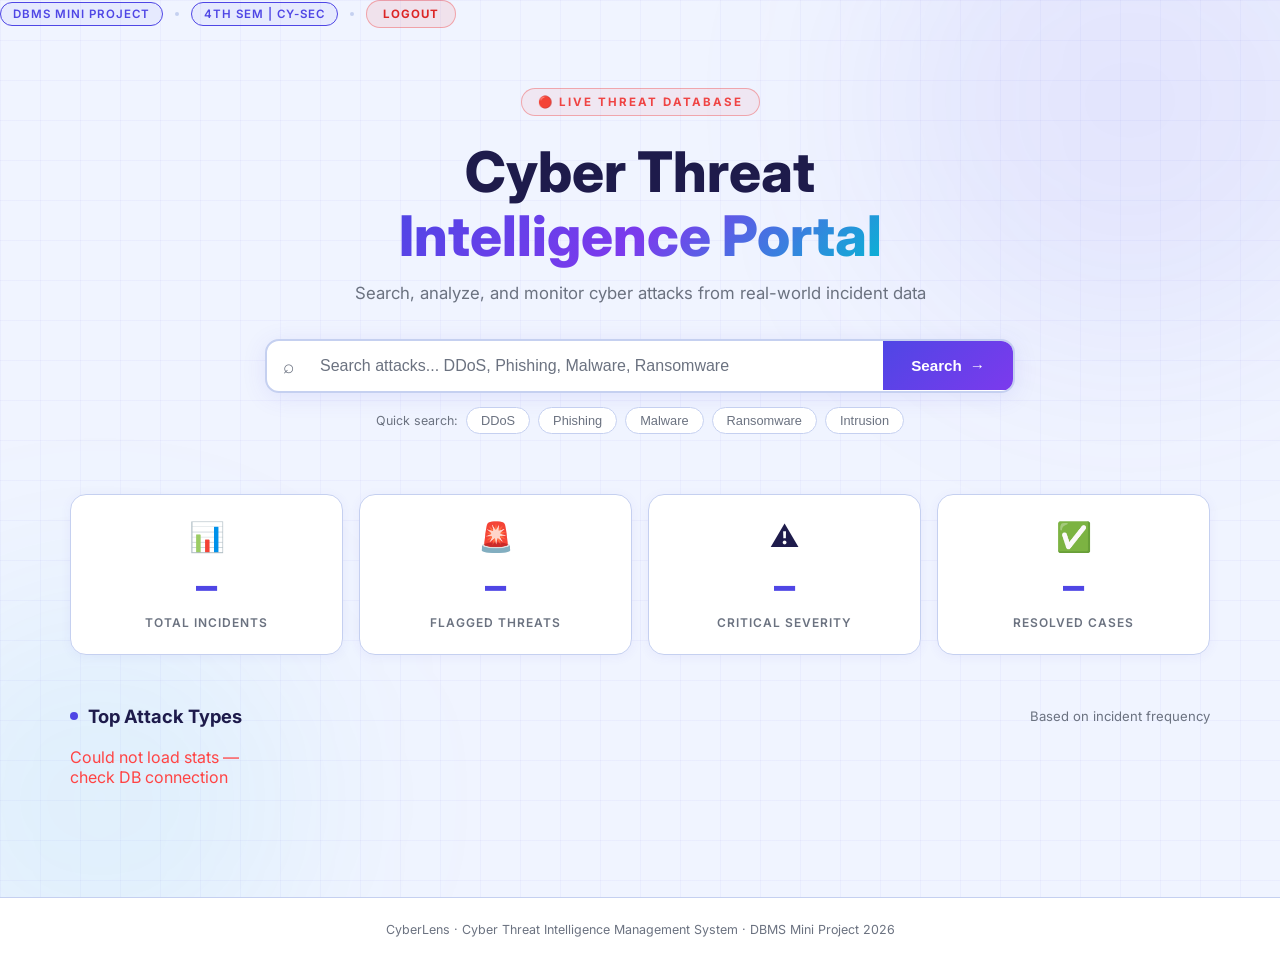
==== templates/index.html @ 30758780 "CyberLens initial commit" ====
<!DOCTYPE html>
<html lang="en">
<head>
    <meta charset="UTF-8">
    <meta name="viewport" content="width=device-width, initial-scale=1.0">
    <title>CyberLens — Threat Intelligence Portal</title>
    <link rel="stylesheet" href="/static/style.css">
    <link href="https://fonts.googleapis.com/css2?family=Inter:wght@300;400;500;600;700&family=JetBrains+Mono:wght@400;500&display=swap" rel="stylesheet">
</head>
<body>
    <div class="bg-grid"></div>
    <div class="glow-orb glow-1"></div>
    <div class="glow-orb glow-2"></div>

    <div class="nav-links">
        <span class="nav-tag">DBMS MINI PROJECT</span>
        <span class="nav-dot"></span>
        <span class="nav-tag">4TH SEM | CY-SEC</span>
        <span class="nav-dot"></span>
        <a href="/logout" style="padding:6px 16px; background:rgba(239,68,68,0.1); border:1.5px solid rgba(239,68,68,0.4); border-radius:20px; color:#DC2626; font-size:0.72rem; font-weight:700; text-decoration:none; letter-spacing:1px;">LOGOUT</a>
    </div>

    <main class="main">
        <!-- Hero -->
        <section class="hero">
            <div class="hero-badge">🔴 LIVE THREAT DATABASE</div>
            <h1 class="hero-title">
                Cyber Threat<br>
                <span class="gradient-text">Intelligence Portal</span>
            </h1>
            <p class="hero-sub">Search, analyze, and monitor cyber attacks from real-world incident data</p>

            <div class="search-wrapper">
                <div class="search-bar">
                    <span class="search-icon">⌕</span>
                    <input type="text" id="searchInput"
                           placeholder="Search attacks... DDoS, Phishing, Malware, Ransomware"
                           autocomplete="off">
                    <button class="search-btn" onclick="search()">
                        <span>Search</span>
                        <span class="btn-arrow">→</span>
                    </button>
                </div>
                <div class="quick-tags">
                    <span class="tag-label">Quick search:</span>
                    <button class="quick-tag" onclick="quickSearch('DDoS')">DDoS</button>
                    <button class="quick-tag" onclick="quickSearch('Phishing')">Phishing</button>
                    <button class="quick-tag" onclick="quickSearch('Malware')">Malware</button>
                    <button class="quick-tag" onclick="quickSearch('Ransomware')">Ransomware</button>
                    <button class="quick-tag" onclick="quickSearch('Intrusion')">Intrusion</button>
                </div>
            </div>
        </section>

        <!-- KPI Cards -->
        <section class="kpi-section">
            <div class="kpi-card" id="kpi-total">
                <div class="kpi-icon">📊</div>
                <div class="kpi-value" id="totalIncidents">—</div>
                <div class="kpi-label">Total Incidents</div>
            </div>
            <div class="kpi-card" id="kpi-flagged">
                <div class="kpi-icon">🚨</div>
                <div class="kpi-value" id="flaggedCount">—</div>
                <div class="kpi-label">Flagged Threats</div>
            </div>
            <div class="kpi-card" id="kpi-critical">
                <div class="kpi-icon">⚠️</div>
                <div class="kpi-value" id="criticalCount">—</div>
                <div class="kpi-label">Critical Severity</div>
            </div>
            <div class="kpi-card" id="kpi-resolved">
                <div class="kpi-icon">✅</div>
                <div class="kpi-value" id="resolvedCount">—</div>
                <div class="kpi-label">Resolved Cases</div>
            </div>
        </section>

        <!-- Stats -->
        <section class="section">
            <div class="section-header">
                <h2 class="section-title">
                    <span class="title-dot"></span>
                    Top Attack Types
                </h2>
                <span class="section-sub">Based on incident frequency</span>
            </div>
            <div id="statsContainer" class="stats-grid">
                <div class="loading-pulse"></div>
            </div>
        </section>

        <!-- Results -->
        <section class="section" id="resultsSection" style="display:none">
            <div class="section-header">
                <h2 class="section-title">
                    <span class="title-dot red"></span>
                    Search Results
                </h2>
                <span class="results-count" id="resultsCount"></span>
            </div>
            <div class="table-wrapper">
                <table id="resultsTable">
                    <thead>
                        <tr>
                            <th>#</th>
                            <th>Attack Type</th>
                            <th>Severity</th>
                            <th>Source IP</th>
                            <th>Protocol</th>
                            <th>Action Taken</th>
                            <th>Status</th>
                            <th>Anomaly Score</th>
                            <th>Flag</th>
                        </tr>
                    </thead>
                    <tbody id="resultsBody"></tbody>
                </table>
            </div>
        </section>

        <div id="noResults" class="no-results" style="display:none">
            <div class="no-results-icon">🔍</div>
            <p>No incidents found for this query.</p>
        </div>
    </main>

    <footer class="footer">
        <p>CyberLens · Cyber Threat Intelligence Management System · DBMS Mini Project 2026</p>
    </footer>

    <script>
        async function search() {
            const q = document.getElementById('searchInput').value.trim();
            if (!q) return;

            document.getElementById('resultsSection').style.display = 'none';
            document.getElementById('noResults').style.display = 'none';

            try {
                const res = await fetch(`/search?q=${encodeURIComponent(q)}`);
                const data = await res.json();

                if (data.length === 0) {
                    document.getElementById('noResults').style.display = 'block';
                    return;
                }

                document.getElementById('resultsCount').textContent = `${data.length} incidents found`;
                document.getElementById('resultsSection').style.display = 'block';

                const tbody = document.getElementById('resultsBody');
                tbody.innerHTML = data.map((row, i) => `
                    <tr class="${row.is_flagged ? 'row-flagged' : ''}">
                        <td class="row-num">${i + 1}</td>
                        <td class="attack-name">${row.attack_type}</td>
                        <td><span class="badge sev-${(row.severity || 'low').toLowerCase()}">${row.severity || 'Unknown'}</span></td>
                        <td class="mono">${row.source_ip}</td>
                        <td><span class="proto-tag">${row.protocol}</span></td>
                        <td>${row.action_taken}</td>
                        <td><span class="status-tag status-${(row.status || '').toLowerCase().replace(' ', '-')}">${row.status}</span></td>
                        <td>
                            <div class="score-bar-wrap">
                                <div class="score-bar" style="width:${Math.min(row.anomaly_score, 100)}%"></div>
                                <span class="score-num">${parseFloat(row.anomaly_score).toFixed(1)}</span>
                            </div>
                        </td>
                        <td>${row.is_flagged ? '<span class="flag-icon">🚨</span>' : '<span class="safe-icon">✓</span>'}</td>
                    </tr>
                `).join('');

            } catch (e) {
                console.error(e);
            }
        }

        function quickSearch(term) {
            document.getElementById('searchInput').value = term;
            search();
        }

        async function loadStats() {
            try {
                const res = await fetch('/stats');
                const data = await res.json();
                const max = Math.max(...data.map(d => d.total));

                document.getElementById('statsContainer').innerHTML = data.map((s, i) => `
                    <div class="stat-card" style="animation-delay:${i * 0.1}s">
                        <div class="stat-rank">#${i + 1}</div>
                        <div class="stat-name">${s.attack_type}</div>
                        <div class="stat-bar-track">
                            <div class="stat-bar-fill" style="width:${(s.total / max * 100).toFixed(0)}%"></div>
                        </div>
                        <div class="stat-meta">
                            <span class="stat-count">${s.total} incidents</span>
                            <span class="stat-score">avg score: ${parseFloat(s.avg_score).toFixed(1)}</span>
                        </div>
                    </div>
                `).join('');
            } catch (e) {
                document.getElementById('statsContainer').innerHTML = '<p style="color:#ff4444">Could not load stats — check DB connection</p>';
            }
        }

        async function loadKPIs() {
            try {
                const res = await fetch('/kpis');
                const d = await res.json();
                document.getElementById('totalIncidents').textContent = d.total?.toLocaleString() || '—';
                document.getElementById('flaggedCount').textContent = d.flagged?.toLocaleString() || '—';
                document.getElementById('criticalCount').textContent = d.critical?.toLocaleString() || '—';
                document.getElementById('resolvedCount').textContent = d.resolved?.toLocaleString() || '—';
            } catch (e) {}
        }

        document.getElementById('searchInput').addEventListener('keypress', e => {
            if (e.key === 'Enter') search();
        });

        loadStats();
        loadKPIs();
    </script>
</body>
</html>
---- static/style.css ----
*, *::before, *::after { margin: 0; padding: 0; box-sizing: border-box; }

:root {
    --bg: #F0F4FF;
    --surface: #FFFFFF;
    --surface2: #E8EEFF;
    --border: #C5D0F0;
    --accent: #4F46E5;
    --accent2: #7C3AED;
    --accent3: #06B6D4;
    --text: #1E1B4B;
    --muted: #6B7280;
    --red: #EF4444;
    --green: #10B981;
    --yellow: #F59E0B;
    --orange: #F97316;
    --white: #FFFFFF;
}

body {
    background: var(--bg);
    color: var(--text);
    font-family: 'Inter', sans-serif;
    min-height: 100vh;
}

.bg-grid {
    position: fixed; inset: 0; z-index: 0;
    background-image:
        linear-gradient(rgba(79,70,229,0.04) 1px, transparent 1px),
        linear-gradient(90deg, rgba(79,70,229,0.04) 1px, transparent 1px);
    background-size: 40px 40px;
    pointer-events: none;
}

.glow-orb { position: fixed; border-radius: 50%; filter: blur(100px); pointer-events: none; z-index: 0; }
.glow-1 { width: 500px; height: 500px; background: rgba(79,70,229,0.08); top: -150px; right: -100px; }
.glow-2 { width: 400px; height: 400px; background: rgba(6,182,212,0.07); bottom: -100px; left: -100px; }

.navbar {
    position: relative; z-index: 10;
    display: flex; align-items: center; justify-content: space-between;
    padding: 16px 40px;
    background: rgba(255,255,255,0.85);
    backdrop-filter: blur(20px);
    border-bottom: 1px solid var(--border);
    box-shadow: 0 2px 20px rgba(79,70,229,0.08);
}
.nav-brand { display: flex; align-items: center; gap: 10px; }
.shield-icon { font-size: 1.5rem; }
.brand-text { font-size: 1.3rem; font-weight: 800; color: var(--text); }
.brand-accent { color: var(--accent); }
.nav-links { display: flex; align-items: center; gap: 12px; }
.nav-tag {
    font-size: 0.72rem; font-weight: 600; letter-spacing: 1px;
    color: var(--accent); text-transform: uppercase;
    padding: 4px 12px; border: 1.5px solid var(--accent);
    border-radius: 20px; background: rgba(79,70,229,0.06);
}
.nav-dot { width: 4px; height: 4px; background: var(--border); border-radius: 50%; }

.main { position: relative; z-index: 1; max-width: 1200px; margin: 0 auto; padding: 0 30px 60px; }

.hero { text-align: center; padding: 60px 20px 40px; }
.hero-badge {
    display: inline-flex; align-items: center; gap: 6px;
    font-size: 0.72rem; font-weight: 700; letter-spacing: 2px;
    color: var(--red); border: 1.5px solid rgba(239,68,68,0.4);
    padding: 6px 16px; border-radius: 20px; margin-bottom: 24px;
    background: rgba(239,68,68,0.07);
    animation: pulse-red 2s infinite;
}
@keyframes pulse-red { 0%,100%{opacity:1} 50%{opacity:0.6} }

.hero-title { font-size: clamp(2rem, 5vw, 3.5rem); font-weight: 800; line-height: 1.15; margin-bottom: 14px; color: var(--text); }
.gradient-text { background: linear-gradient(135deg, var(--accent), var(--accent2), var(--accent3)); -webkit-background-clip: text; -webkit-text-fill-color: transparent; }
.hero-sub { color: var(--muted); font-size: 1.05rem; margin-bottom: 36px; }

.search-wrapper { max-width: 750px; margin: 0 auto; }
.search-bar {
    display: flex; align-items: center;
    background: var(--white); border: 2px solid var(--border);
    border-radius: 14px; overflow: hidden;
    box-shadow: 0 4px 24px rgba(79,70,229,0.1);
    transition: border-color 0.2s, box-shadow 0.2s;
}
.search-bar:focus-within { border-color: var(--accent); box-shadow: 0 4px 30px rgba(79,70,229,0.2); }
.search-icon { padding: 0 16px; font-size: 1.2rem; color: var(--muted); }
.search-bar input { flex: 1; padding: 16px 10px; background: none; border: none; outline: none; color: var(--text); font-size: 1rem; }
.search-bar input::placeholder { color: var(--muted); }
.search-btn {
    display: flex; align-items: center; gap: 8px; padding: 16px 28px;
    background: linear-gradient(135deg, var(--accent), var(--accent2));
    border: none; cursor: pointer; color: white;
    font-weight: 700; font-size: 0.95rem; transition: opacity 0.2s;
}
.search-btn:hover { opacity: 0.88; }

.quick-tags { display: flex; align-items: center; gap: 8px; margin-top: 14px; flex-wrap: wrap; justify-content: center; }
.tag-label { font-size: 0.78rem; color: var(--muted); }
.quick-tag {
    padding: 5px 14px; border-radius: 20px;
    border: 1.5px solid var(--border); background: white;
    color: var(--muted); font-size: 0.8rem; cursor: pointer; transition: all 0.2s;
}
.quick-tag:hover { border-color: var(--accent); color: var(--accent); background: rgba(79,70,229,0.06); }

.kpi-section { display: grid; grid-template-columns: repeat(4, 1fr); gap: 16px; margin: 20px 0 50px; }
.kpi-card {
    background: white; border: 1.5px solid var(--border);
    border-radius: 16px; padding: 24px; text-align: center;
    box-shadow: 0 2px 12px rgba(79,70,229,0.06);
    transition: transform 0.2s, box-shadow 0.2s;
}
.kpi-card:hover { transform: translateY(-3px); box-shadow: 0 8px 24px rgba(79,70,229,0.12); }
.kpi-icon { font-size: 1.8rem; margin-bottom: 10px; }
.kpi-value { font-size: 2.2rem; font-weight: 800; color: var(--accent); font-family: 'JetBrains Mono', monospace; }
.kpi-label { font-size: 0.75rem; color: var(--muted); margin-top: 4px; text-transform: uppercase; letter-spacing: 1px; font-weight: 600; }

.section { margin-bottom: 50px; }
.section-header { display: flex; align-items: center; justify-content: space-between; margin-bottom: 20px; }
.section-title { display: flex; align-items: center; gap: 10px; font-size: 1.15rem; font-weight: 700; color: var(--text); }
.title-dot { width: 8px; height: 8px; background: var(--accent); border-radius: 50%; }
.title-dot.red { background: var(--red); }
.section-sub, .results-count { font-size: 0.82rem; color: var(--muted); }

.stats-grid { display: grid; grid-template-columns: repeat(5, 1fr); gap: 14px; }
.stat-card {
    background: white; border: 1.5px solid var(--border);
    border-radius: 12px; padding: 18px;
    animation: fadeUp 0.4s ease both;
    transition: all 0.2s;
    box-shadow: 0 2px 8px rgba(79,70,229,0.05);
}
.stat-card:hover { border-color: var(--accent); transform: translateY(-2px); box-shadow: 0 6px 20px rgba(79,70,229,0.1); }
@keyframes fadeUp { from{opacity:0;transform:translateY(12px)} to{opacity:1;transform:translateY(0)} }
.stat-rank { font-size: 0.68rem; color: var(--accent); font-weight: 700; margin-bottom: 6px; letter-spacing: 1px; }
.stat-name { font-size: 0.9rem; font-weight: 700; margin-bottom: 12px; color: var(--text); }
.stat-bar-track { height: 5px; background: var(--surface2); border-radius: 3px; overflow: hidden; margin-bottom: 10px; }
.stat-bar-fill { height: 100%; background: linear-gradient(90deg, var(--accent), var(--accent3)); border-radius: 3px; transition: width 1s ease; }
.stat-meta { display: flex; justify-content: space-between; }
.stat-count { font-size: 0.8rem; color: var(--text); font-weight: 600; }
.stat-score { font-size: 0.72rem; color: var(--muted); }

.table-wrapper { overflow-x: auto; border-radius: 16px; border: 1.5px solid var(--border); box-shadow: 0 2px 16px rgba(79,70,229,0.06); }
table { width: 100%; border-collapse: collapse; }
thead { background: linear-gradient(135deg, var(--accent), var(--accent2)); }
th { padding: 14px 16px; text-align: left; font-size: 0.75rem; font-weight: 700; color: white; text-transform: uppercase; letter-spacing: 1px; white-space: nowrap; }
td { padding: 13px 16px; font-size: 0.88rem; border-top: 1px solid var(--border); color: var(--text); background: white; }
tbody tr { transition: background 0.15s; }
tbody tr:hover td { background: rgba(79,70,229,0.03); }
tbody tr.row-flagged td { background: rgba(239,68,68,0.04); border-left: 3px solid var(--red); }
.row-num { color: var(--muted); font-size: 0.75rem; font-weight: 600; }
.attack-name { font-weight: 700; color: var(--accent); }
.mono { font-family: 'JetBrains Mono', monospace; font-size: 0.82rem; color: var(--accent2); }
.proto-tag { padding: 3px 8px; background: rgba(6,182,212,0.1); border: 1px solid rgba(6,182,212,0.3); border-radius: 4px; font-size: 0.75rem; color: var(--accent3); font-weight: 600; }

.badge { padding: 4px 10px; border-radius: 20px; font-size: 0.72rem; font-weight: 700; }
.sev-critical { background: rgba(239,68,68,0.12); color: #DC2626; border: 1px solid rgba(239,68,68,0.3); }
.sev-high { background: rgba(249,115,22,0.12); color: #EA580C; border: 1px solid rgba(249,115,22,0.3); }
.sev-medium { background: rgba(245,158,11,0.12); color: #D97706; border: 1px solid rgba(245,158,11,0.3); }
.sev-low { background: rgba(16,185,129,0.12); color: #059669; border: 1px solid rgba(16,185,129,0.3); }

.status-tag { padding: 4px 10px; border-radius: 20px; font-size: 0.72rem; font-weight: 700; }
.status-pending { background: rgba(245,158,11,0.12); color: #D97706; }
.status-investigating { background: rgba(79,70,229,0.1); color: var(--accent); }
.status-resolved { background: rgba(16,185,129,0.12); color: #059669; }

.score-bar-wrap { display: flex; align-items: center; gap: 8px; }
.score-bar { height: 5px; background: linear-gradient(90deg, var(--green), var(--red)); border-radius: 3px; min-width: 4px; }
.score-num { font-size: 0.78rem; font-family: 'JetBrains Mono', monospace; color: var(--muted); white-space: nowrap; font-weight: 600; }
.flag-icon { font-size: 1rem; }
.safe-icon { color: var(--green); font-weight: 800; }

.no-results { text-align: center; padding: 60px; color: var(--muted); }
.no-results-icon { font-size: 2.5rem; margin-bottom: 12px; }
.loading-pulse { height: 80px; background: linear-gradient(90deg, #f0f4ff 25%, #e8eeff 50%, #f0f4ff 75%); background-size: 200% 100%; animation: shimmer 1.5s infinite; border-radius: 10px; }
@keyframes shimmer { 0%{background-position:200% 0} 100%{background-position:-200% 0} }

.footer { position: relative; z-index: 1; text-align: center; padding: 24px; border-top: 1px solid var(--border); color: var(--muted); font-size: 0.78rem; background: white; }

/* AUTH PAGES */
.auth-page { min-height: 100vh; display: flex; align-items: center; justify-content: center; background: var(--bg); position: relative; }
.auth-card {
    background: white; border: 1.5px solid var(--border);
    border-radius: 20px; padding: 48px 40px;
    width: 100%; max-width: 420px;
    box-shadow: 0 8px 40px rgba(79,70,229,0.12);
    position: relative; z-index: 1;
}
.auth-logo { text-align: center; margin-bottom: 32px; }
.auth-logo h1 { font-size: 2rem; font-weight: 800; color: var(--text); }
.auth-logo h1 span { color: var(--accent); }
.auth-logo p { color: var(--muted); font-size: 0.88rem; margin-top: 4px; }
.auth-title { font-size: 1.3rem; font-weight: 700; color: var(--text); margin-bottom: 24px; text-align: center; }
.form-group { margin-bottom: 18px; }
.form-group label { display: block; font-size: 0.82rem; font-weight: 600; color: var(--text); margin-bottom: 6px; }
.form-group input {
    width: 100%; padding: 12px 16px;
    border: 1.5px solid var(--border); border-radius: 10px;
    font-size: 0.95rem; color: var(--text); background: var(--bg);
    outline: none; transition: border-color 0.2s;
    font-family: 'Inter', sans-serif;
}
.form-group input:focus { border-color: var(--accent); background: white; }
.auth-btn {
    width: 100%; padding: 13px;
    background: linear-gradient(135deg, var(--accent), var(--accent2));
    border: none; border-radius: 10px; cursor: pointer;
    color: white; font-size: 1rem; font-weight: 700;
    margin-top: 8px; transition: opacity 0.2s;
    font-family: 'Inter', sans-serif;
}
.auth-btn:hover { opacity: 0.88; }
.auth-switch { text-align: center; margin-top: 20px; font-size: 0.85rem; color: var(--muted); }
.auth-switch a { color: var(--accent); font-weight: 600; text-decoration: none; cursor: pointer; }
.auth-switch a:hover { text-decoration: underline; }
.auth-error { background: rgba(239,68,68,0.1); border: 1px solid rgba(239,68,68,0.3); color: #DC2626; padding: 10px 14px; border-radius: 8px; font-size: 0.85rem; margin-bottom: 16px; display: none; }
.auth-success { background: rgba(16,185,129,0.1); border: 1px solid rgba(16,185,129,0.3); color: #059669; padding: 10px 14px; border-radius: 8px; font-size: 0.85rem; margin-bottom: 16px; display: none; }
.code-hint { font-size: 0.75rem; color: var(--muted); margin-top: 4px; }

@media (max-width: 768px) {
    .kpi-section { grid-template-columns: repeat(2,1fr); }
    .stats-grid { grid-template-columns: repeat(2,1fr); }
    .navbar { padding: 14px 20px; }
    .nav-links { display: none; }
}
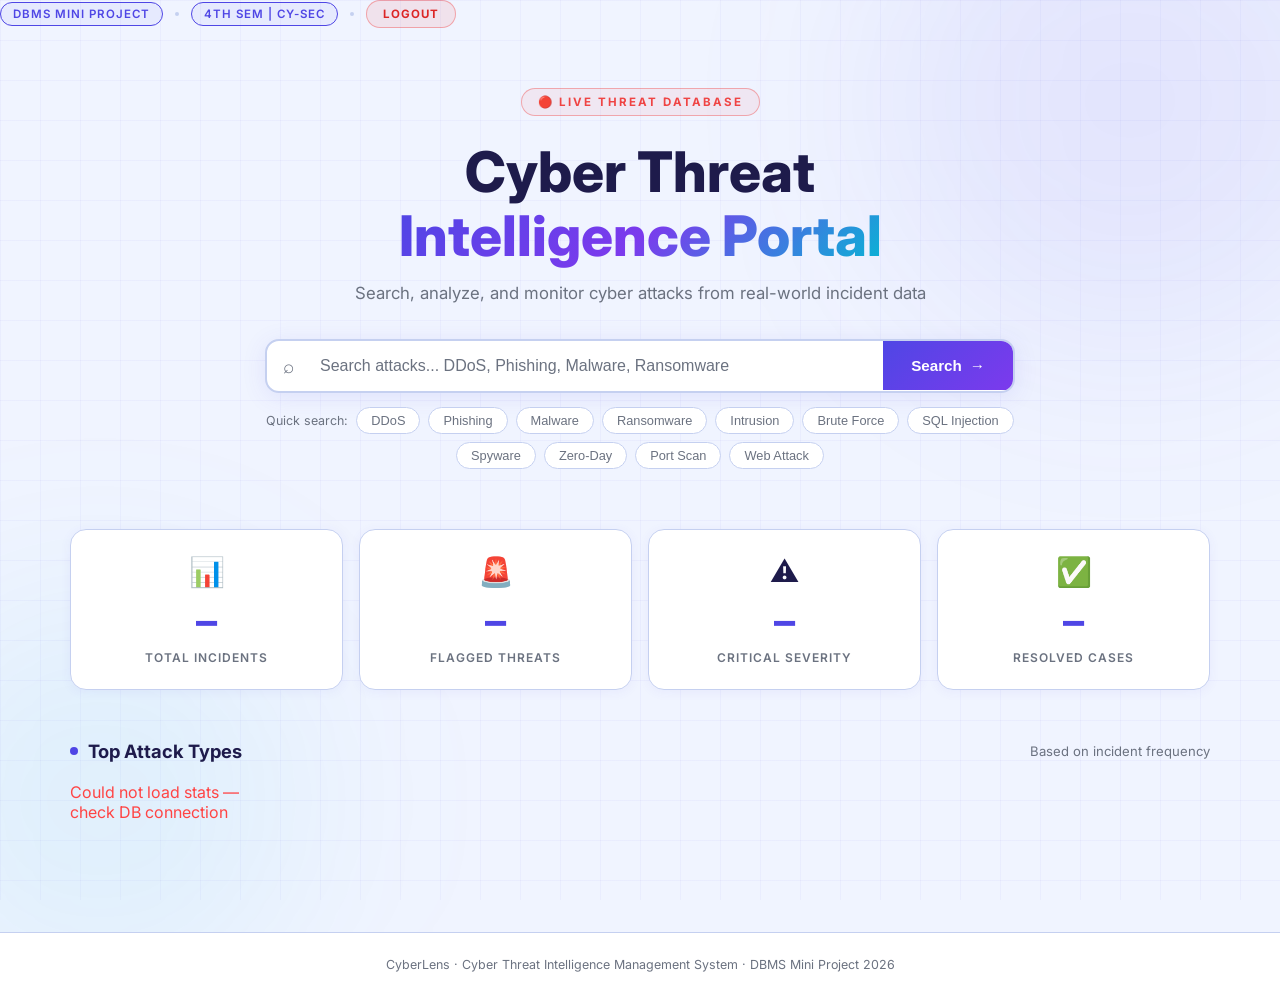
==== commit 56786c64: "final update with all features" ====
--- a/templates/index.html
+++ b/templates/index.html
@@ -48,6 +48,12 @@
                     <button class="quick-tag" onclick="quickSearch('Malware')">Malware</button>
                     <button class="quick-tag" onclick="quickSearch('Ransomware')">Ransomware</button>
                     <button class="quick-tag" onclick="quickSearch('Intrusion')">Intrusion</button>
+                    <button class="quick-tag" onclick="quickSearch('Brute Force')">Brute Force</button>
+                    <button class="quick-tag" onclick="quickSearch('SQL Injection')">SQL Injection</button>
+                    <button class="quick-tag" onclick="quickSearch('Spyware')">Spyware</button>
+                    <button class="quick-tag" onclick="quickSearch('Zero-Day')">Zero-Day</button>
+                    <button class="quick-tag" onclick="quickSearch('Port Scan')">Port Scan</button>
+                    <button class="quick-tag" onclick="quickSearch('Web Attack')">Web Attack</button>
                 </div>
             </div>
         </section>
